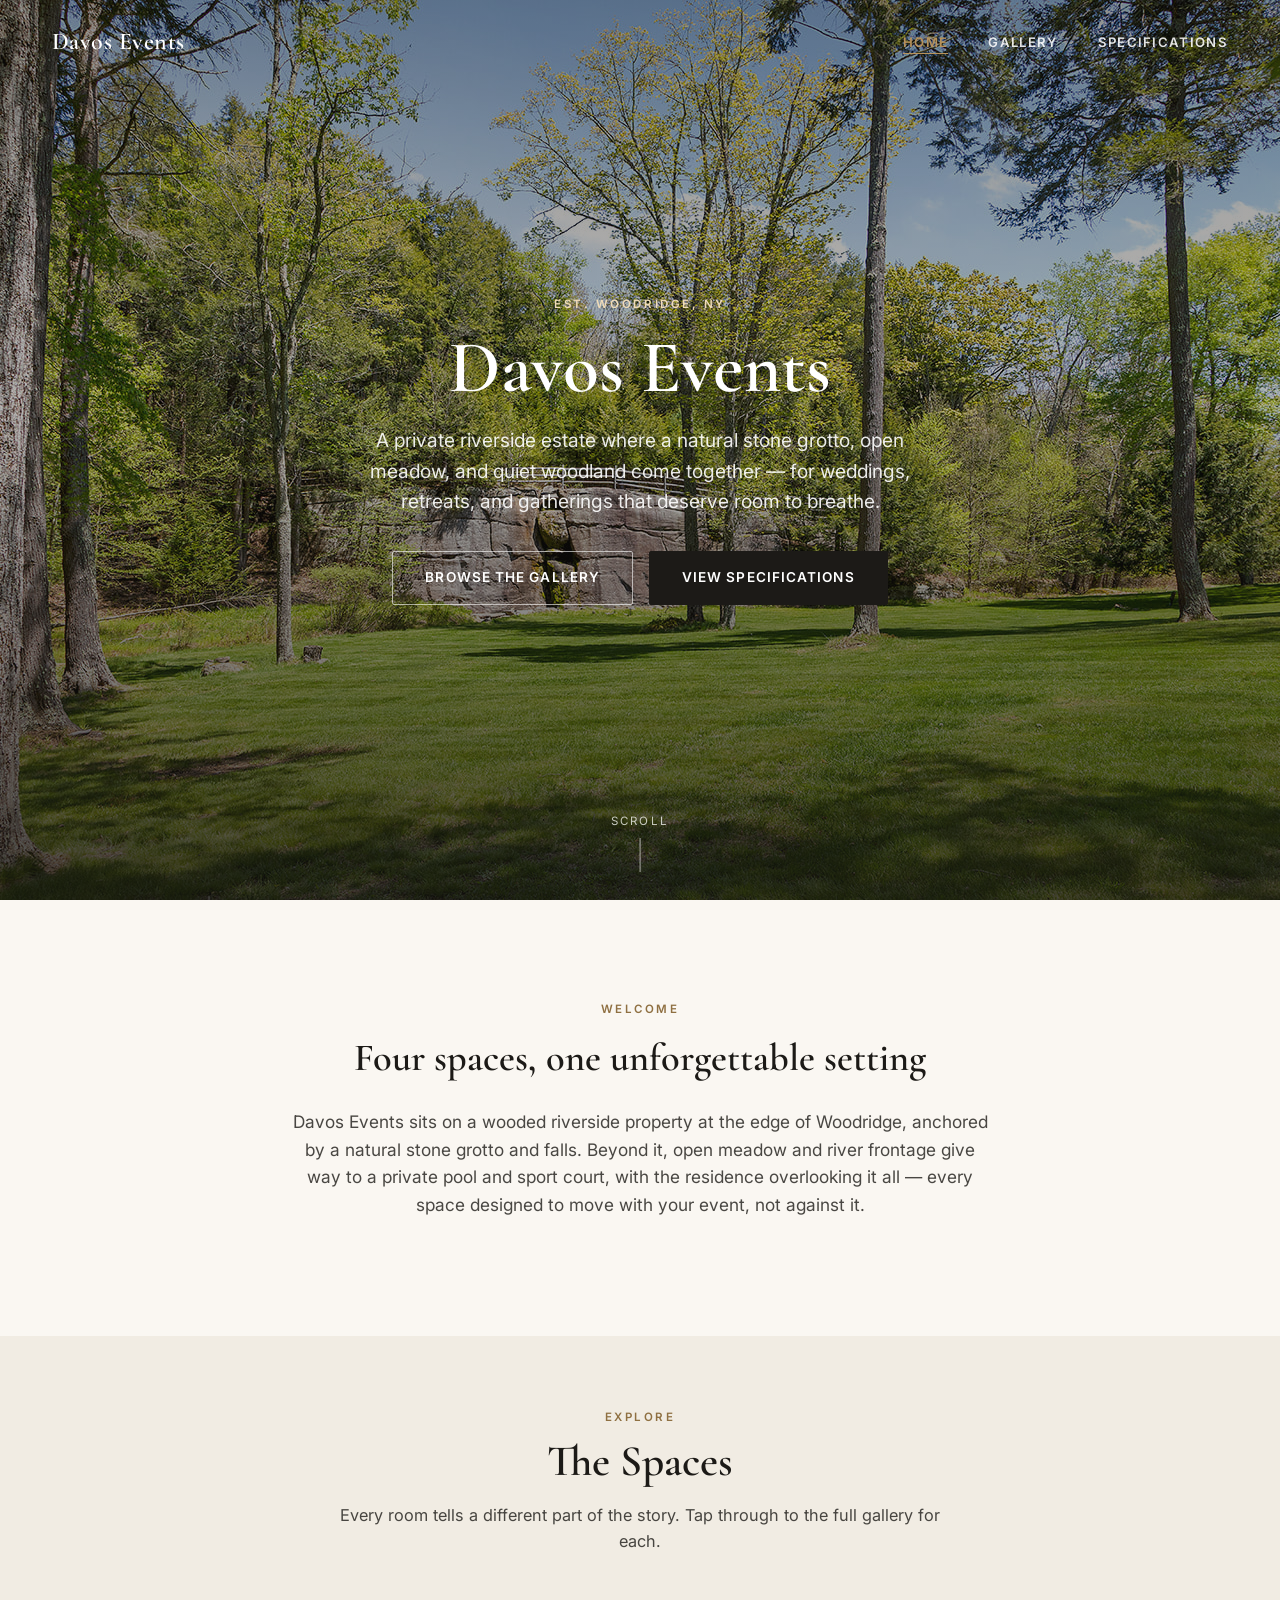
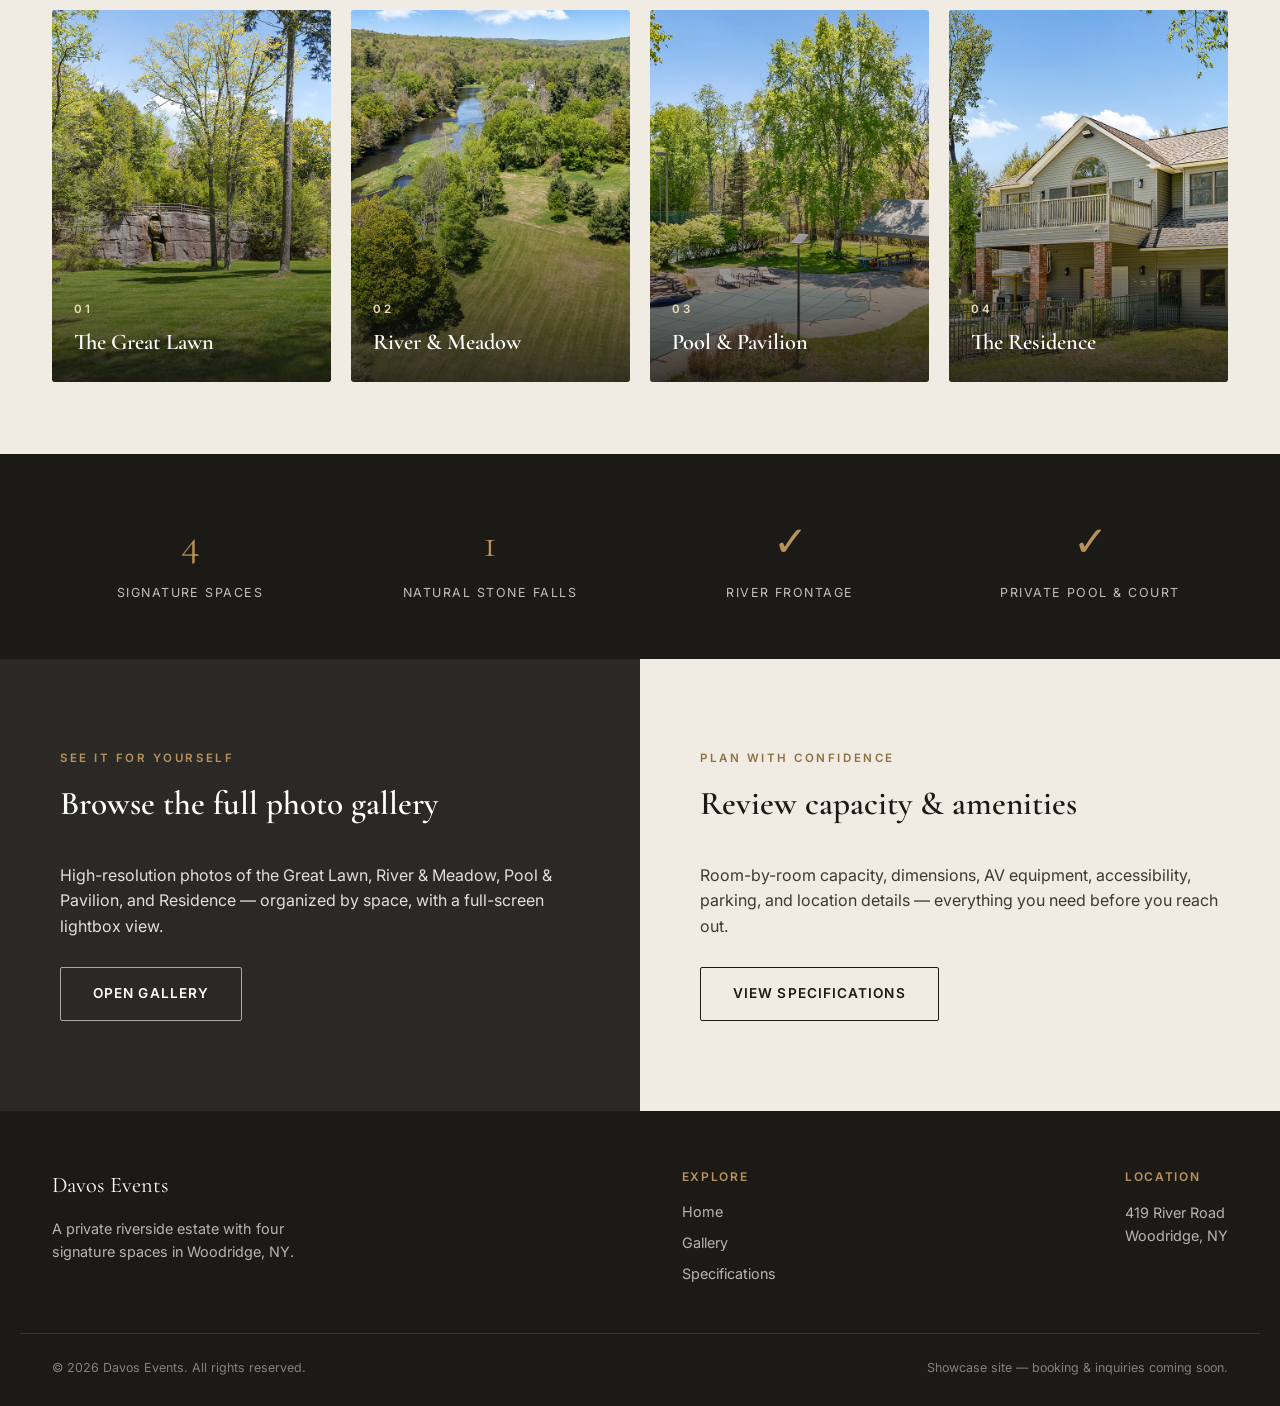
==== index.html @ 0ddb9fc0 "Initial commit: Davos Events riverside estate showcase site Static site with home, gallery, and spec" ====
<!DOCTYPE html>
<html lang="en">
<head>
  <meta charset="UTF-8" />
  <meta name="viewport" content="width=device-width, initial-scale=1.0" />
  <title>Davos Events — Riverside Estate Venue</title>
  <meta name="description" content="A private riverside estate in Woodridge, NY, showcasing the Great Lawn, River &amp; Meadow, Pool &amp; Pavilion, and Residence for weddings, retreats, and celebrations." />
  <link rel="preconnect" href="https://fonts.googleapis.com" />
  <link rel="preconnect" href="https://fonts.gstatic.com" crossorigin />
  <link href="https://fonts.googleapis.com/css2?family=Cormorant+Garamond:wght@500;600;700&family=Inter:wght@400;500;600;700&display=swap" rel="stylesheet" />
  <link rel="stylesheet" href="css/styles.css" />
  <style>
    .hero {
      position: relative;
      height: 100vh;
      min-height: 560px;
      display: flex;
      align-items: center;
      justify-content: center;
      text-align: center;
      background: url('assets/photos/419 River Rd-17.jpg') center/cover no-repeat;
      color: #fff;
    }
    .hero::after {
      content: '';
      position: absolute; inset: 0;
      background: linear-gradient(180deg, rgba(20,18,15,0.45) 0%, rgba(20,18,15,0.3) 45%, rgba(20,18,15,0.78) 100%);
    }
    .hero-inner { position: relative; z-index: 2; padding: 0 24px; max-width: 780px; }
    .hero .eyebrow { color: #f1dcb8; }
    .hero h1 {
      font-size: clamp(2.6rem, 6.5vw, 4.6rem);
      color: #fff;
      margin: 14px 0 18px;
      line-height: 1.08;
    }
    .hero p {
      font-size: clamp(1rem, 1.6vw, 1.2rem);
      color: rgba(255,255,255,0.9);
      max-width: 560px;
      margin: 0 auto 34px;
    }
    .hero-actions { display: flex; gap: 16px; justify-content: center; flex-wrap: wrap; }
    .scroll-cue {
      position: absolute; bottom: 28px; left: 50%; transform: translateX(-50%);
      z-index: 2; color: rgba(255,255,255,0.75); font-size: 0.72rem;
      letter-spacing: 0.2em; text-transform: uppercase; display: flex; flex-direction: column; align-items: center; gap: 8px;
    }
    .scroll-cue::after {
      content: ''; width: 1px; height: 34px; background: rgba(255,255,255,0.6);
      animation: scrollLine 1.8s ease-in-out infinite;
    }
    @keyframes scrollLine { 0%{transform:scaleY(0);transform-origin:top;} 50%{transform:scaleY(1);transform-origin:top;} 51%{transform-origin:bottom;} 100%{transform:scaleY(0);transform-origin:bottom;} }

    /* Intro */
    .intro { text-align: center; max-width: 760px; margin: 0 auto; }
    .intro p { font-size: 1.08rem; color: var(--color-charcoal); opacity: 0.85; margin-top: 18px; }

    /* Space teaser grid */
    .space-grid {
      display: grid;
      grid-template-columns: repeat(4, 1fr);
      gap: 20px;
    }
    .space-card {
      position: relative;
      border-radius: 3px;
      overflow: hidden;
      aspect-ratio: 3/4;
      display: flex;
      align-items: flex-end;
      color: #fff;
    }
    .space-card img {
      position: absolute; inset: 0; width: 100%; height: 100%; object-fit: cover;
      transition: transform 0.6s var(--ease);
    }
    .space-card::after {
      content: '';
      position: absolute; inset: 0;
      background: linear-gradient(180deg, rgba(20,18,15,0) 40%, rgba(20,18,15,0.82) 100%);
    }
    .space-card:hover img { transform: scale(1.06); }
    .space-card-label {
      position: relative; z-index: 2; padding: 22px;
    }
    .space-card-label .eyebrow { color: #f1dcb8; }
    .space-card-label h3 { color: #fff; font-size: 1.4rem; margin-top: 6px; }

    /* Stats strip */
    .stats-strip {
      background: var(--color-ink);
      color: #fff;
      padding: 56px 0;
    }
    .stats-grid {
      display: grid;
      grid-template-columns: repeat(4, 1fr);
      gap: 24px;
      text-align: center;
    }
    .stat-num {
      font-family: var(--font-display);
      font-size: 2.6rem;
      color: var(--color-gold);
    }
    .stat-label {
      font-size: 0.78rem;
      letter-spacing: 0.12em;
      text-transform: uppercase;
      color: rgba(255,255,255,0.72);
      margin-top: 6px;
    }

    /* Split CTA */
    .split-cta {
      display: grid;
      grid-template-columns: 1fr 1fr;
      align-items: stretch;
    }
    .split-panel {
      padding: 90px 60px;
      display: flex;
      flex-direction: column;
      justify-content: center;
    }
    .split-panel.dark { background: var(--color-charcoal); color: #fff; }
    .split-panel.light { background: var(--color-cream-dim); }
    .split-panel h2 { font-size: clamp(1.8rem, 2.6vw, 2.3rem); margin: 10px 0 16px; }
    .split-panel.dark h2 { color: #fff; }
    .split-panel p { opacity: 0.85; margin-bottom: 28px; }
    .split-panel.dark .eyebrow { color: var(--color-gold); }

    @media (max-width: 900px) {
      .space-grid { grid-template-columns: repeat(2, 1fr); }
      .stats-grid { grid-template-columns: repeat(2, 1fr); gap: 32px; }
      .split-cta { grid-template-columns: 1fr; }
      .split-panel { padding: 64px 32px; }
    }
  </style>
</head>
<body>

  <!-- Navigation -->
  <nav class="navbar">
    <div class="container">
      <a href="index.html" class="nav-logo">Davos Events</a>
      <ul class="nav-links">
        <li><a href="index.html" class="active">Home</a></li>
        <li><a href="gallery.html">Gallery</a></li>
        <li><a href="specifications.html">Specifications</a></li>
      </ul>
      <button class="nav-toggle" aria-label="Toggle menu">
        <span></span><span></span><span></span>
      </button>
    </div>
  </nav>

  <!-- Hero -->
  <section class="hero">
    <div class="hero-inner">
      <div class="eyebrow">Est. Woodridge, NY</div>
      <h1>Davos Events</h1>
      <p>A private riverside estate where a natural stone grotto, open meadow, and quiet woodland come together — for weddings, retreats, and gatherings that deserve room to breathe.</p>
      <div class="hero-actions">
        <a href="gallery.html" class="btn btn-outline">Browse the Gallery</a>
        <a href="specifications.html" class="btn btn-primary">View Specifications</a>
      </div>
    </div>
    <div class="scroll-cue">Scroll</div>
  </section>

  <!-- Intro -->
  <section class="section">
    <div class="container intro reveal">
      <div class="eyebrow">Welcome</div>
      <h2 style="margin-top:10px; font-size:clamp(1.8rem,3vw,2.4rem);">Four spaces, one unforgettable setting</h2>
      <p>Davos Events sits on a wooded riverside property at the edge of Woodridge, anchored by a natural stone grotto and falls. Beyond it, open meadow and river frontage give way to a private pool and sport court, with the residence overlooking it all — every space designed to move with your event, not against it.</p>
    </div>
  </section>

  <!-- Explore the spaces -->
  <section class="section section-tight" style="background:var(--color-cream-dim);">
    <div class="container">
      <div class="section-head center reveal">
        <div class="eyebrow">Explore</div>
        <h2>The Spaces</h2>
        <p>Every room tells a different part of the story. Tap through to the full gallery for each.</p>
      </div>
      <div class="space-grid reveal">
        <a class="space-card" href="gallery.html#great-lawn">
          <img src="assets/photos/419 River Rd-17.jpg" alt="Natural stone grotto and falls framed by trees" loading="lazy" />
          <div class="space-card-label"><div class="eyebrow">01</div><h3>The Great Lawn</h3></div>
        </a>
        <a class="space-card" href="gallery.html#river-meadow">
          <img src="assets/photos/419 River Rd-12.jpg" alt="River winding through open meadow" loading="lazy" />
          <div class="space-card-label"><div class="eyebrow">02</div><h3>River &amp; Meadow</h3></div>
        </a>
        <a class="space-card" href="gallery.html#pool-pavilion">
          <img src="assets/photos/419 River Rd-8.jpg" alt="Pool and pavilion with lounge seating" loading="lazy" />
          <div class="space-card-label"><div class="eyebrow">03</div><h3>Pool &amp; Pavilion</h3></div>
        </a>
        <a class="space-card" href="gallery.html#residence">
          <img src="assets/photos/419 River Rd-21.jpg" alt="The residence exterior with deck" loading="lazy" />
          <div class="space-card-label"><div class="eyebrow">04</div><h3>The Residence</h3></div>
        </a>
      </div>
    </div>
  </section>

  <!-- Stats -->
  <section class="stats-strip">
    <div class="container stats-grid reveal">
      <div>
        <div class="stat-num">4</div>
        <div class="stat-label">Signature Spaces</div>
      </div>
      <div>
        <div class="stat-num">1</div>
        <div class="stat-label">Natural Stone Falls</div>
      </div>
      <div>
        <div class="stat-num">✓</div>
        <div class="stat-label">River Frontage</div>
      </div>
      <div>
        <div class="stat-num">✓</div>
        <div class="stat-label">Private Pool &amp; Court</div>
      </div>
    </div>
  </section>

  <!-- Split CTA -->
  <section class="split-cta">
    <div class="split-panel dark reveal">
      <div class="eyebrow">See it for yourself</div>
      <h2>Browse the full photo gallery</h2>
      <p>High-resolution photos of the Great Lawn, River &amp; Meadow, Pool &amp; Pavilion, and Residence — organized by space, with a full-screen lightbox view.</p>
      <a href="gallery.html" class="btn btn-outline" style="align-self:flex-start;">Open Gallery</a>
    </div>
    <div class="split-panel light reveal">
      <div class="eyebrow">Plan with confidence</div>
      <h2 style="color:var(--color-ink);">Review capacity &amp; amenities</h2>
      <p>Room-by-room capacity, dimensions, AV equipment, accessibility, parking, and location details — everything you need before you reach out.</p>
      <a href="specifications.html" class="btn btn-outline-dark" style="align-self:flex-start;">View Specifications</a>
    </div>
  </section>

  <!-- Footer -->
  <footer class="footer">
    <div class="container">
      <div class="footer-col" style="max-width:280px;">
        <div class="footer-brand">Davos Events</div>
        <p>A private riverside estate with four signature spaces in Woodridge, NY.</p>
      </div>
      <div class="footer-col">
        <h4>Explore</h4>
        <a href="index.html">Home</a>
        <a href="gallery.html">Gallery</a>
        <a href="specifications.html">Specifications</a>
      </div>
      <div class="footer-col">
        <h4>Location</h4>
        <p>419 River Road<br />Woodridge, NY</p>
      </div>
    </div>
    <div class="footer-bottom">
      <span>&copy; 2026 Davos Events. All rights reserved.</span>
      <span>Showcase site — booking &amp; inquiries coming soon.</span>
    </div>
  </footer>

  <script src="js/main.js"></script>
</body>
</html>
---- css/styles.css ----
/* ===================================================================
   The Marchand — Event Venue Showcase
   =================================================================== */

:root {
  --color-ink: #1c1a17;
  --color-charcoal: #2b2925;
  --color-cream: #faf7f2;
  --color-cream-dim: #f1ece3;
  --color-gold: #b8925a;
  --color-gold-dark: #8f7042;
  --color-line: #e4ddd0;
  --color-white: #ffffff;

  --font-display: 'Cormorant Garamond', Georgia, serif;
  --font-body: 'Inter', -apple-system, BlinkMacSystemFont, sans-serif;

  --max-width: 1240px;
  --nav-height: 84px;

  --ease: cubic-bezier(0.22, 1, 0.36, 1);
}

* { box-sizing: border-box; }

html { scroll-behavior: smooth; }

body {
  margin: 0;
  font-family: var(--font-body);
  color: var(--color-ink);
  background: var(--color-cream);
  -webkit-font-smoothing: antialiased;
  line-height: 1.6;
}

img { max-width: 100%; display: block; }

a { color: inherit; text-decoration: none; }

h1, h2, h3, h4 {
  font-family: var(--font-display);
  font-weight: 600;
  margin: 0;
  color: var(--color-ink);
}

.eyebrow {
  font-family: var(--font-body);
  font-size: 0.72rem;
  letter-spacing: 0.22em;
  text-transform: uppercase;
  color: var(--color-gold-dark);
  font-weight: 600;
}

.container {
  max-width: var(--max-width);
  margin: 0 auto;
  padding: 0 32px;
}

/* ── Buttons ── */
.btn {
  display: inline-flex;
  align-items: center;
  gap: 10px;
  padding: 15px 32px;
  border-radius: 2px;
  font-family: var(--font-body);
  font-size: 0.85rem;
  letter-spacing: 0.08em;
  text-transform: uppercase;
  font-weight: 600;
  border: 1px solid transparent;
  cursor: pointer;
  transition: all 0.35s var(--ease);
}

.btn-primary {
  background: var(--color-ink);
  color: var(--color-white);
  border-color: var(--color-ink);
}
.btn-primary:hover { background: var(--color-gold-dark); border-color: var(--color-gold-dark); }

.btn-outline {
  background: transparent;
  color: var(--color-white);
  border-color: rgba(255,255,255,0.6);
}
.btn-outline:hover { background: rgba(255,255,255,0.12); border-color: #fff; }

.btn-outline-dark {
  background: transparent;
  color: var(--color-ink);
  border-color: var(--color-ink);
}
.btn-outline-dark:hover { background: var(--color-ink); color: var(--color-white); }

/* ── Navigation ── */
.navbar {
  position: fixed;
  top: 0; left: 0; right: 0;
  height: var(--nav-height);
  display: flex;
  align-items: center;
  z-index: 500;
  transition: background 0.35s var(--ease), box-shadow 0.35s var(--ease), height 0.35s var(--ease);
  background: transparent;
}

.navbar.scrolled,
.navbar.solid {
  background: var(--color-cream);
  box-shadow: 0 1px 0 var(--color-line);
  height: 72px;
}

.navbar .container {
  display: flex;
  align-items: center;
  justify-content: space-between;
  width: 100%;
}

.nav-logo {
  font-family: var(--font-display);
  font-size: 1.5rem;
  font-weight: 600;
  letter-spacing: 0.02em;
  color: var(--color-white);
  transition: color 0.35s var(--ease);
}
.navbar.scrolled .nav-logo,
.navbar.solid .nav-logo { color: var(--color-ink); }

.nav-links {
  list-style: none;
  display: flex;
  gap: 40px;
  margin: 0;
  padding: 0;
}

.nav-links a {
  font-size: 0.82rem;
  letter-spacing: 0.1em;
  text-transform: uppercase;
  font-weight: 600;
  color: rgba(255,255,255,0.88);
  position: relative;
  padding-bottom: 4px;
  transition: color 0.3s var(--ease);
}
.navbar.scrolled .nav-links a,
.navbar.solid .nav-links a { color: var(--color-charcoal); }

.nav-links a::after {
  content: '';
  position: absolute;
  left: 0; bottom: 0;
  width: 0; height: 1px;
  background: currentColor;
  transition: width 0.3s var(--ease);
}
.nav-links a:hover::after,
.nav-links a.active::after { width: 100%; }
.nav-links a.active { color: var(--color-gold); }
.navbar.scrolled .nav-links a.active,
.navbar.solid .nav-links a.active { color: var(--color-gold-dark); }

.nav-toggle {
  display: none;
  flex-direction: column;
  gap: 5px;
  background: none;
  border: none;
  cursor: pointer;
  padding: 8px;
  z-index: 600;
}
.nav-toggle span {
  width: 24px; height: 2px;
  background: var(--color-white);
  transition: all 0.3s var(--ease);
}
.navbar.scrolled .nav-toggle span,
.navbar.solid .nav-toggle span,
.nav-open .nav-toggle span { background: var(--color-ink); }

/* ── Footer ── */
.footer {
  background: var(--color-ink);
  color: rgba(255,255,255,0.7);
  padding: 56px 0 28px;
}

.footer .container {
  display: flex;
  flex-wrap: wrap;
  justify-content: space-between;
  gap: 32px;
}

.footer-brand {
  font-family: var(--font-display);
  font-size: 1.4rem;
  color: var(--color-white);
  margin-bottom: 10px;
}

.footer-col h4 {
  font-family: var(--font-body);
  font-size: 0.75rem;
  letter-spacing: 0.14em;
  text-transform: uppercase;
  color: var(--color-gold);
  margin-bottom: 14px;
}

.footer-col p, .footer-col a {
  font-size: 0.9rem;
  color: rgba(255,255,255,0.68);
  display: block;
  margin-bottom: 8px;
}
.footer-col a:hover { color: var(--color-white); }

.footer-bottom {
  max-width: var(--max-width);
  margin: 40px auto 0;
  padding: 24px 32px 0;
  border-top: 1px solid rgba(255,255,255,0.12);
  font-size: 0.78rem;
  color: rgba(255,255,255,0.45);
  display: flex;
  justify-content: space-between;
  flex-wrap: wrap;
  gap: 10px;
}

/* ── Section helpers ── */
.section {
  padding: 100px 0;
}
.section-tight { padding: 72px 0; }

.section-head {
  max-width: 640px;
  margin: 0 0 56px;
}
.section-head.center { margin-left: auto; margin-right: auto; text-align: center; }

.section-head h2 {
  font-size: clamp(2rem, 3.4vw, 2.8rem);
  margin-top: 10px;
  line-height: 1.15;
}

.section-head p {
  margin-top: 16px;
  color: var(--color-charcoal);
  font-size: 1.02rem;
  opacity: 0.85;
}

/* ── Reveal on scroll ── */
.reveal {
  opacity: 0;
  transform: translateY(24px);
  transition: opacity 0.8s var(--ease), transform 0.8s var(--ease);
}
.reveal.visible { opacity: 1; transform: translateY(0); }

/* ── Page hero banners (interior pages) ── */
.page-hero {
  position: relative;
  height: 46vh;
  min-height: 320px;
  display: flex;
  align-items: flex-end;
  background-size: cover;
  background-position: center;
  color: var(--color-white);
}
.page-hero::after {
  content: '';
  position: absolute; inset: 0;
  background: linear-gradient(180deg, rgba(20,18,15,0.35) 0%, rgba(20,18,15,0.72) 100%);
}
.page-hero .container { position: relative; z-index: 2; padding-bottom: 48px; }
.page-hero .eyebrow { color: var(--color-gold); }
.page-hero h1 { font-size: clamp(2.4rem, 5vw, 3.6rem); color: var(--color-white); margin-top: 10px; }

/* Responsive */
@media (max-width: 860px) {
  .nav-links {
    position: fixed;
    top: 0; right: 0;
    height: 100vh;
    width: 78%;
    max-width: 340px;
    background: var(--color-cream);
    flex-direction: column;
    justify-content: center;
    align-items: flex-start;
    padding: 40px;
    gap: 26px;
    transform: translateX(100%);
    transition: transform 0.4s var(--ease);
    box-shadow: -8px 0 30px rgba(0,0,0,0.15);
  }
  .nav-open .nav-links { transform: translateX(0); }
  .nav-links a { color: var(--color-ink) !important; font-size: 1rem; }
  .nav-toggle { display: flex; }
  .nav-open .nav-toggle span:nth-child(1) { transform: translateY(7px) rotate(45deg); }
  .nav-open .nav-toggle span:nth-child(2) { opacity: 0; }
  .nav-open .nav-toggle span:nth-child(3) { transform: translateY(-7px) rotate(-45deg); }

  .section { padding: 64px 0; }
}

@media (max-width: 600px) {
  .container { padding: 0 20px; }
  .footer-bottom { padding-left: 20px; padding-right: 20px; }
}
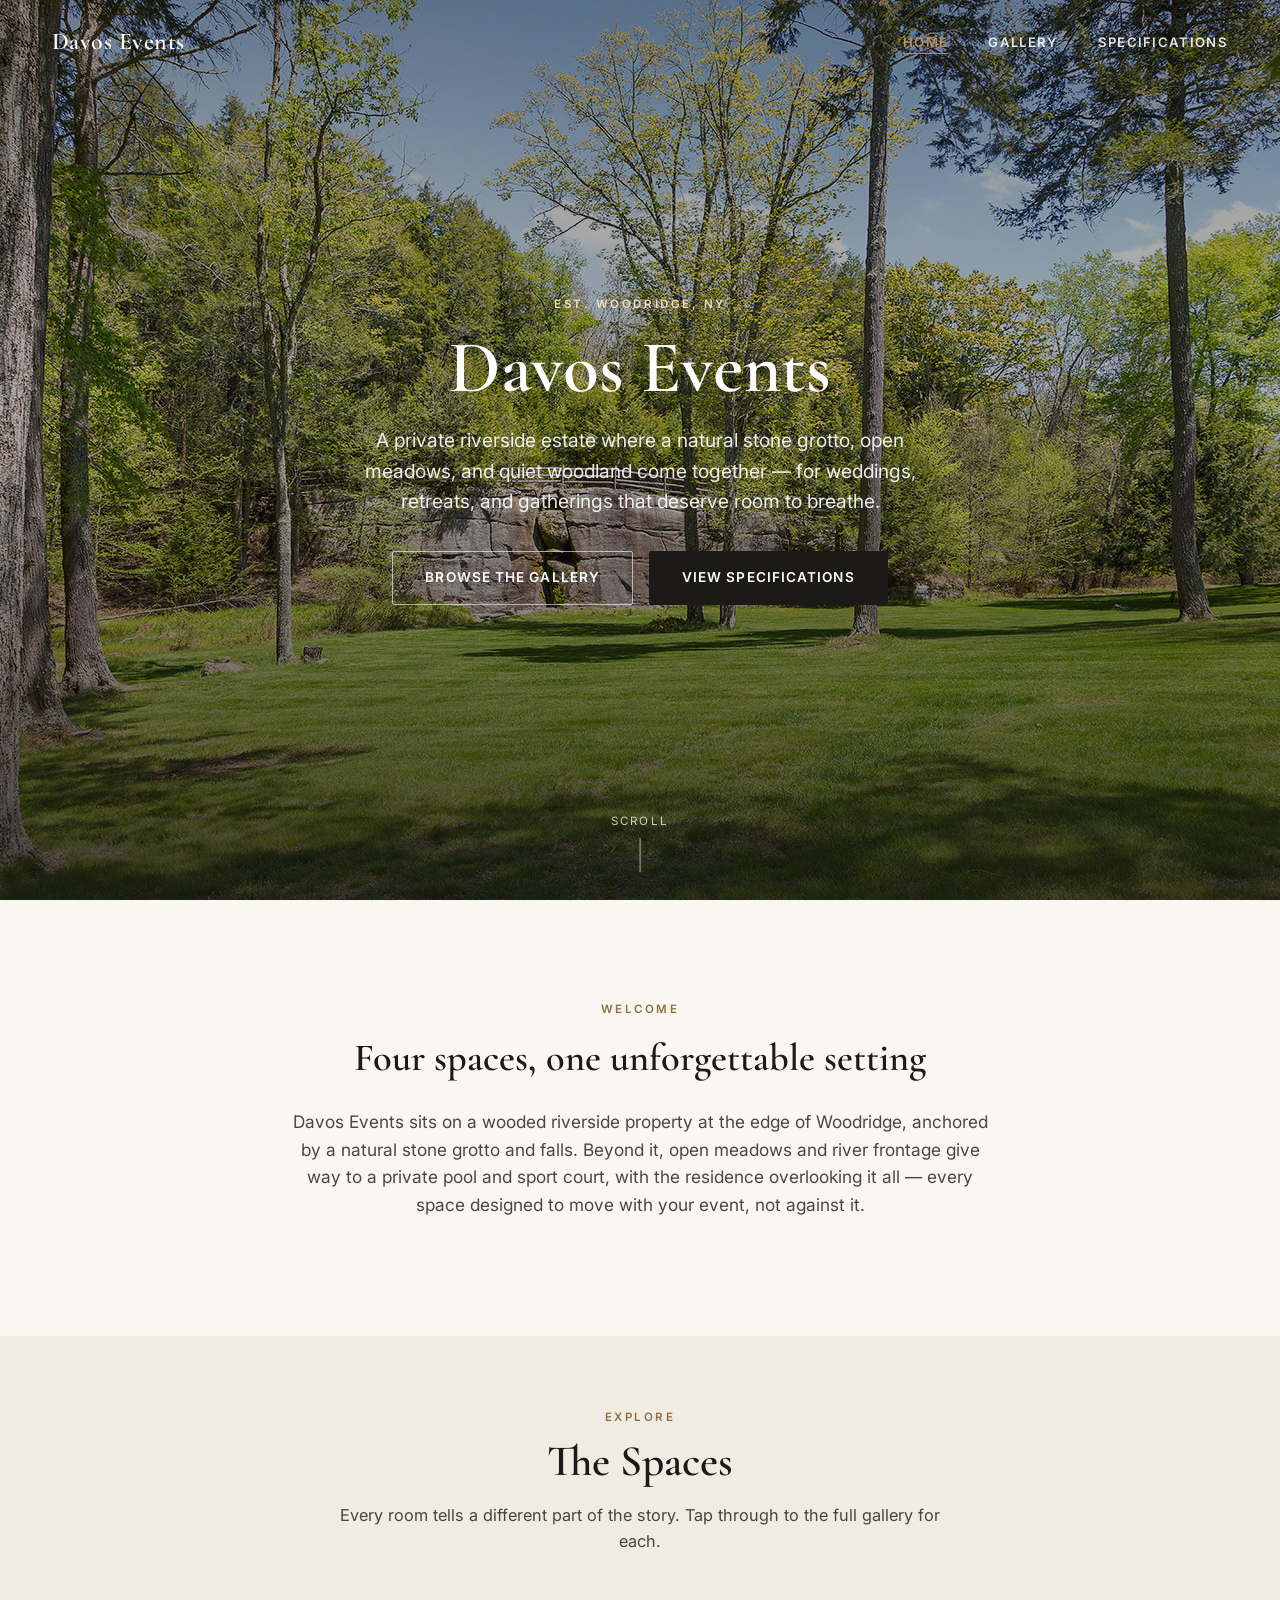
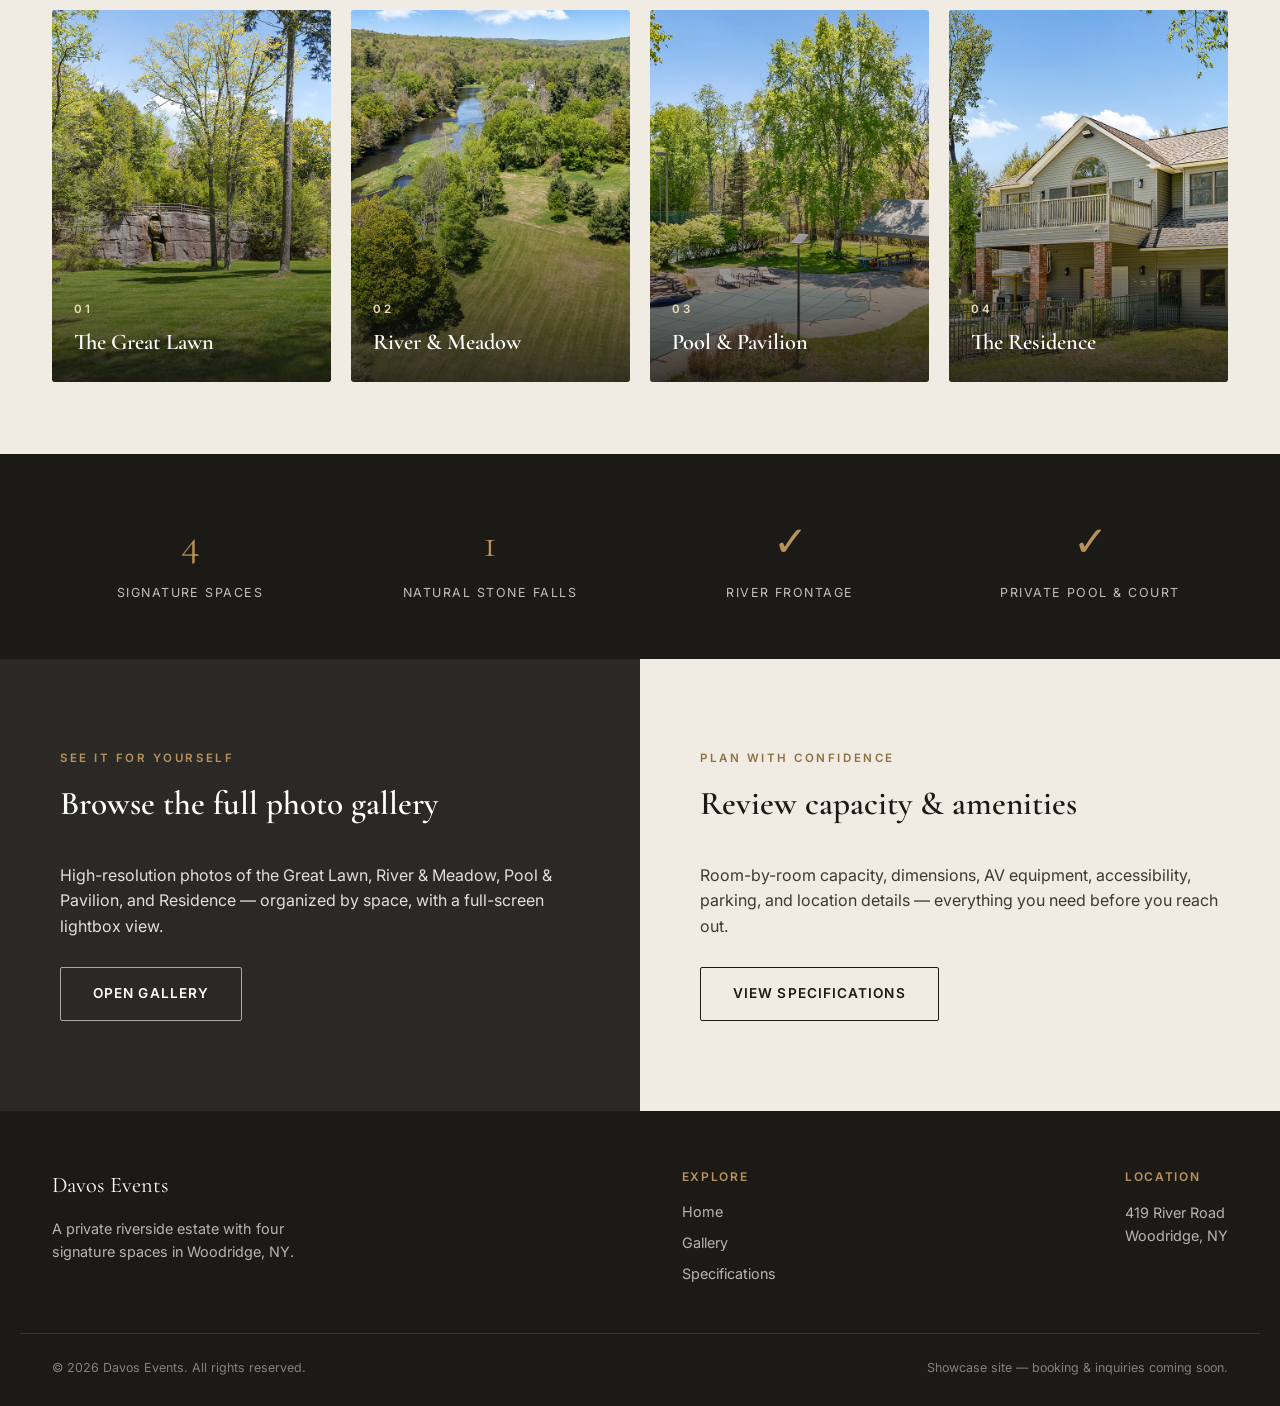
==== commit 40dc169d: "Change "open meadow" to "open meadows" in copy and alt text Co-Authored-By: Claude Sonnet 5 <noreply" ====
--- a/index.html
+++ b/index.html
@@ -161,7 +161,7 @@
     <div class="hero-inner">
       <div class="eyebrow">Est. Woodridge, NY</div>
       <h1>Davos Events</h1>
-      <p>A private riverside estate where a natural stone grotto, open meadow, and quiet woodland come together — for weddings, retreats, and gatherings that deserve room to breathe.</p>
+      <p>A private riverside estate where a natural stone grotto, open meadows, and quiet woodland come together — for weddings, retreats, and gatherings that deserve room to breathe.</p>
       <div class="hero-actions">
         <a href="gallery.html" class="btn btn-outline">Browse the Gallery</a>
         <a href="specifications.html" class="btn btn-primary">View Specifications</a>
@@ -175,7 +175,7 @@
     <div class="container intro reveal">
       <div class="eyebrow">Welcome</div>
       <h2 style="margin-top:10px; font-size:clamp(1.8rem,3vw,2.4rem);">Four spaces, one unforgettable setting</h2>
-      <p>Davos Events sits on a wooded riverside property at the edge of Woodridge, anchored by a natural stone grotto and falls. Beyond it, open meadow and river frontage give way to a private pool and sport court, with the residence overlooking it all — every space designed to move with your event, not against it.</p>
+      <p>Davos Events sits on a wooded riverside property at the edge of Woodridge, anchored by a natural stone grotto and falls. Beyond it, open meadows and river frontage give way to a private pool and sport court, with the residence overlooking it all — every space designed to move with your event, not against it.</p>
     </div>
   </section>
 
@@ -193,7 +193,7 @@
           <div class="space-card-label"><div class="eyebrow">01</div><h3>The Great Lawn</h3></div>
         </a>
         <a class="space-card" href="gallery.html#river-meadow">
-          <img src="assets/photos/419 River Rd-12.jpg" alt="River winding through open meadow" loading="lazy" />
+          <img src="assets/photos/419 River Rd-12.jpg" alt="River winding through open meadows" loading="lazy" />
           <div class="space-card-label"><div class="eyebrow">02</div><h3>River &amp; Meadow</h3></div>
         </a>
         <a class="space-card" href="gallery.html#pool-pavilion">
